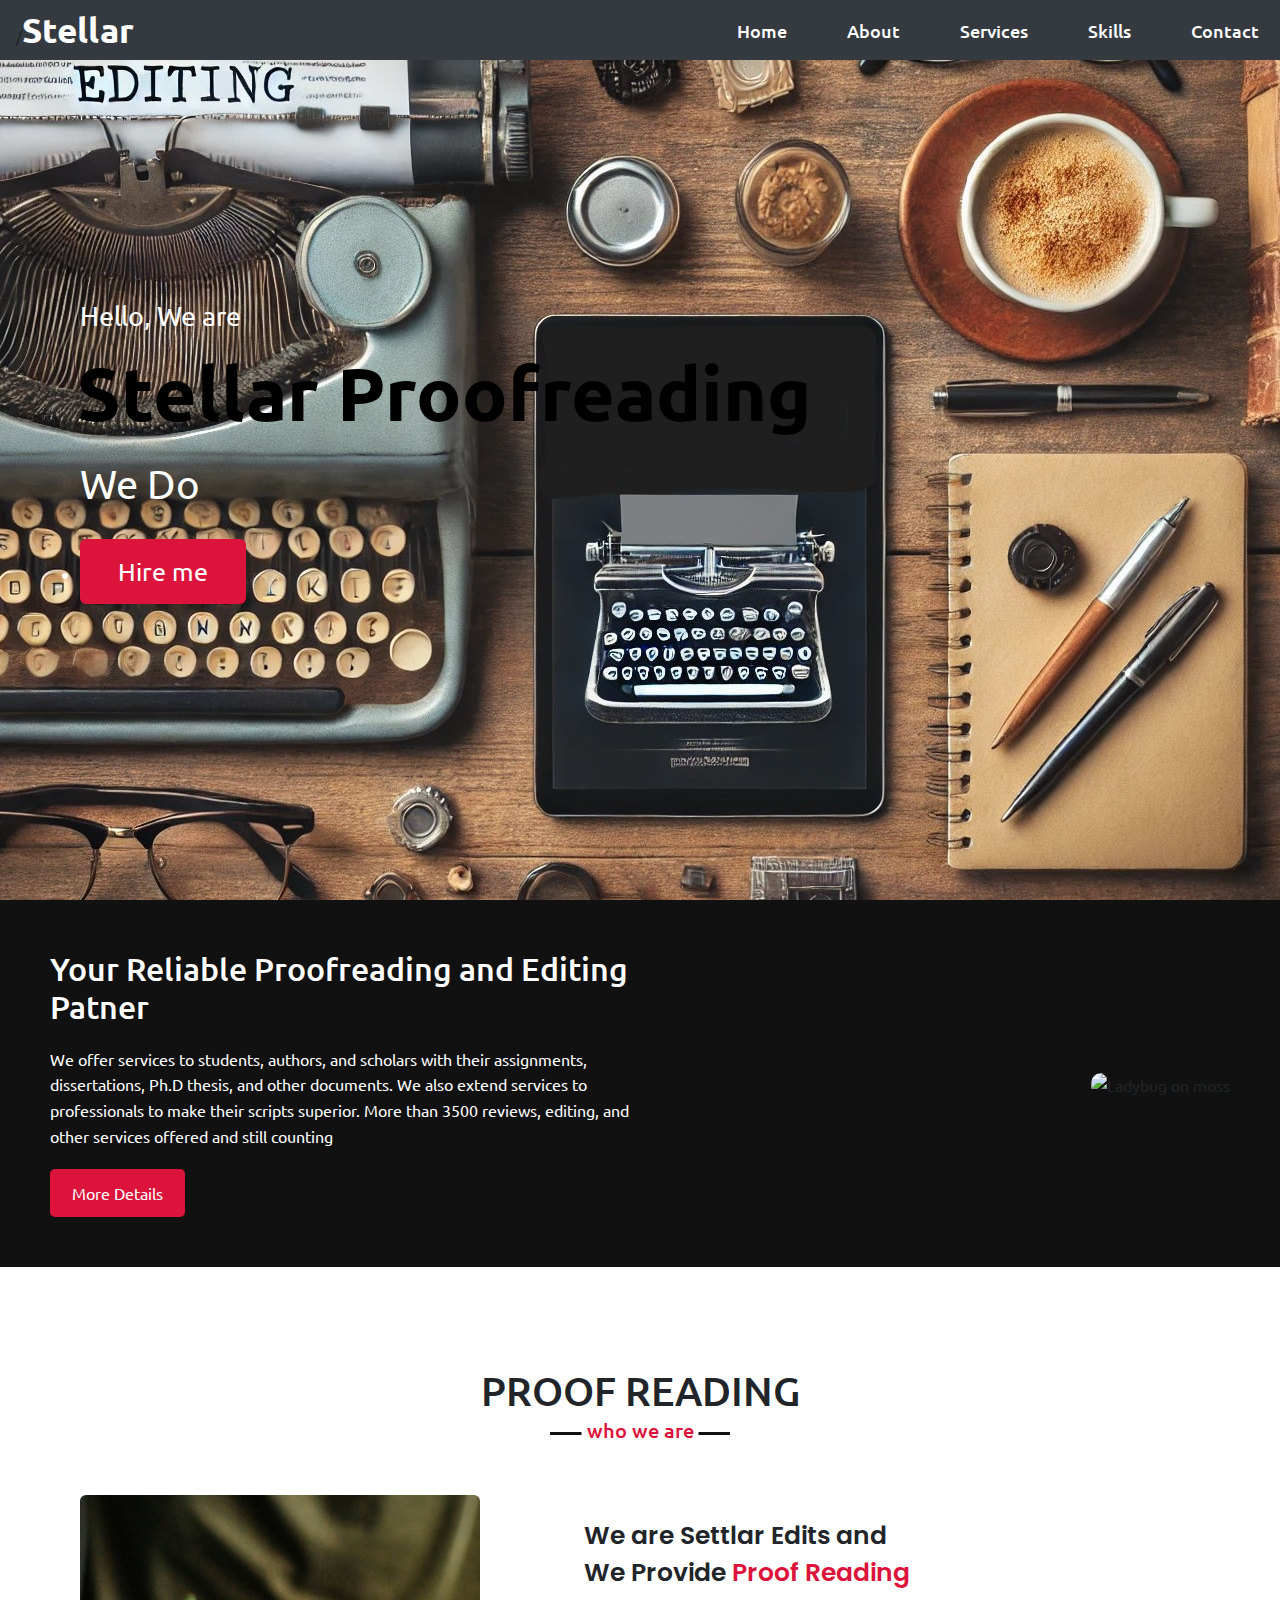
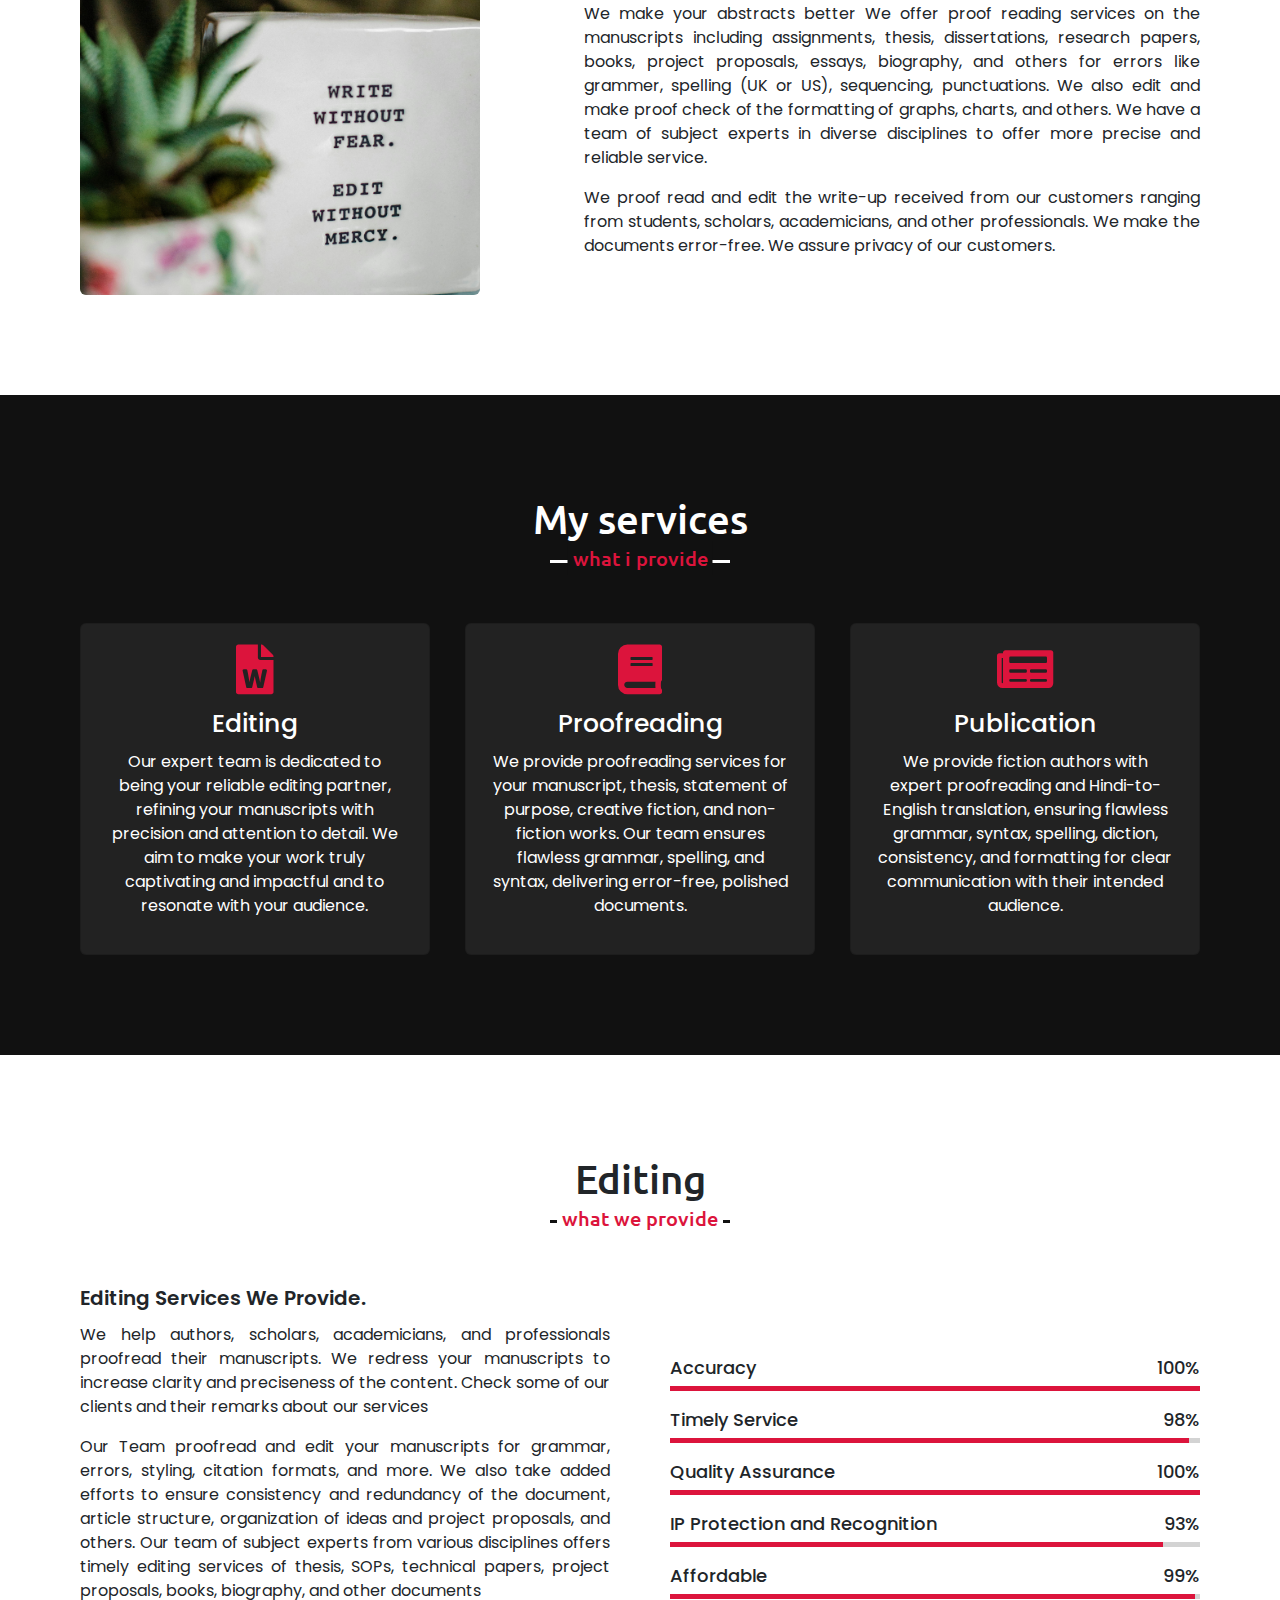
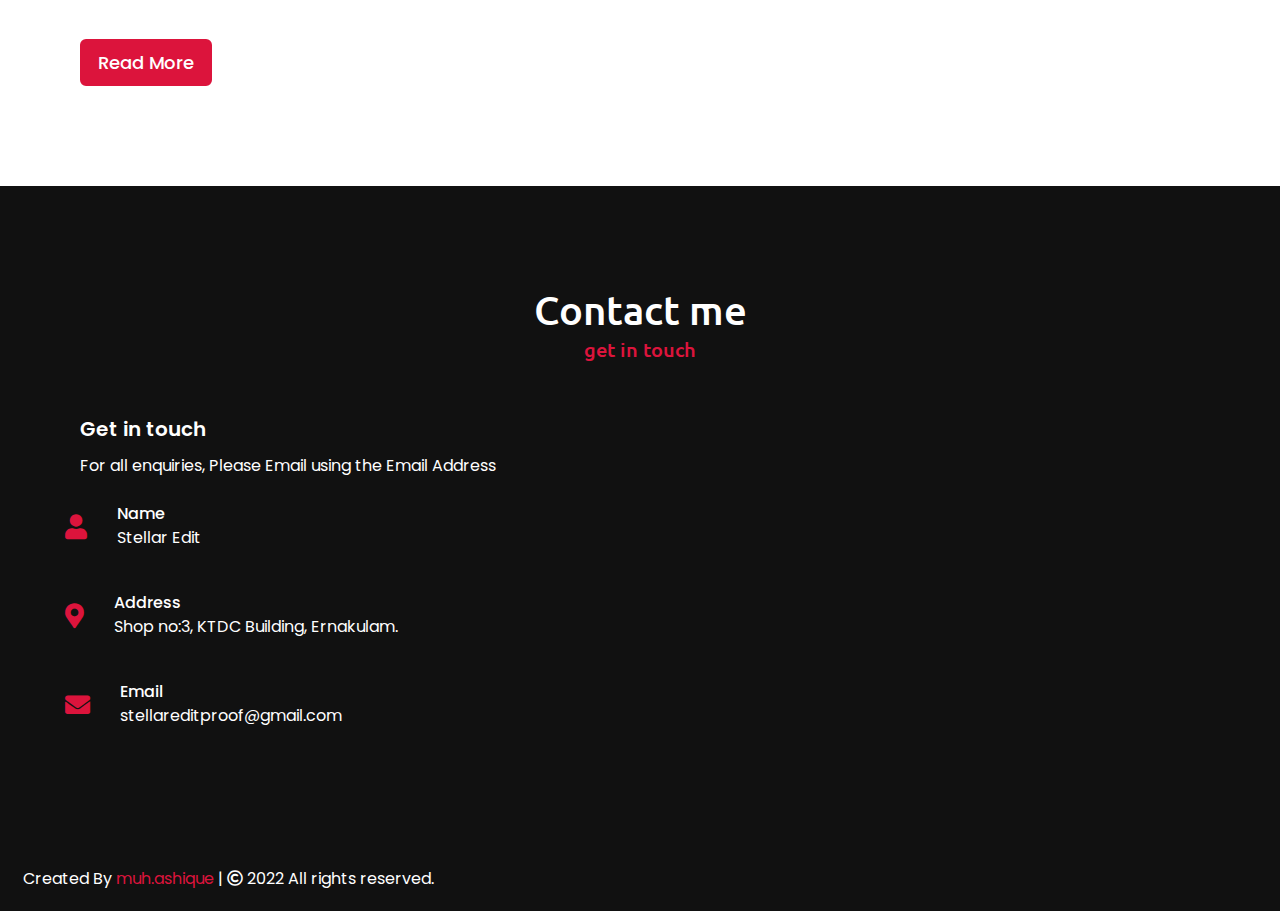
==== index.html @ be20e4af "Update index.html" ====
<!DOCTYPE html>
<html lang="en">
<head>
    <meta charset="UTF-8">
    <meta http-equiv="X-UA-Compatible" content="IE=edge">
    <meta name="viewport" content="width=device-width, initial-scale=1.0">
    <title>Stellar Edits</title>
    <link rel="stylesheet" href="style.css">
    <link rel="stylesheet" href="https://cdn.jsdelivr.net/npm/bootstrap@4.0.0/dist/css/bootstrap.min.css" integrity="sha384-Gn5384xqQ1aoWXA+058RXPxPg6fy4IWvTNh0E263XmFcJlSAwiGgFAW/dAiS6JXm" crossorigin="anonymous">
    <link href="https://use.fontawesome.com/releases/v5.0.1/css/all.css" rel="stylesheet">
    <script src="https://ajax.googleapis.com/ajax/libs/jquery/3.1.1/jquery.min.js"></script>
    <script src="https://cdnjs.cloudflare.com/ajax/libs/typed.js/2.0.11/typed.min.js"></script>
    <script src="https://cdnjs.cloudflare.com/ajax/libs/waypoints/4.0.1/jquery.waypoints.min.js"></script>
    <meta charset="UTF-8">
  <title>Proofreading Section</title>
  <style>
    body {
      margin: 0;
      font-family: 'Ubuntu', sans-serif;
    }

    .section {
      display: flex;
      justify-content: space-between;
      align-items: center;
      padding: 50px;
      background-color: #111;
    }

    .content {
      max-width: 50%;
      color: #ffffff;
    }

    .content h1 {
      font-size: 2em;
      margin-bottom: 20px;
      color: #ffffff;
    }

    .content p {
      font-size: 1em;
      line-height: 1.6;
      margin-bottom: 20px;
    }

    .content button {
      padding: 10px 20px;
      font-size: 1em;
      color: #fff;
      background-color: crimson;
      border: none;
      border-radius: 5px;
      cursor: pointer;
      border: 2px solid crimson;
    }

    .content button:hover {
        color: crimson;
    background: none;
    transition: all 0.3s ease;
}

    .image {
      max-width: 40%;
    }

    .image img {
      width: 100%;
      border-radius: 10px;
    }
  </style>
    
</head>
<body>
    <div class="scroll-up-btn">
        <i class="fas fa-angle-up"></i>
    </div>
    <nav class="navbar navbar-expand-lg fixed-top navbar-scroll bg-dark" >
        <div class="logo">/<a href="index.html"style="text-decoration:none;">Stel<!--<span>-->lar</span></a></div>
        <button class="navbar-dark  navbar-toggler" type="button" data-toggle="collapse" data-target="#navbarSupportedContent" aria-controls="navbarSupportedContent" aria-expanded="false" aria-label="Toggle navigation">
            <span class="navbar-toggler-icon"></span>
          </button>
      
        <div class="collapse navbar-collapse" id="navbarSupportedContent">
          <ul class="navbar-nav ml-auto bg-dark">
            <li class="nav-item active">
                <a href="#home"style="text-decoration:none; color: white;">Home</a>
            </li>
            <li class="nav-item">
                <a href="#about"style="text-decoration:none; color: white;">About</a>
            </li>
            <li class="nav-item">
                <a href="#services"style="text-decoration:none; color: white;">Services</a>
              </li>
              <li class="nav-item">
                <a href="#skills"style="text-decoration:none; color: white;">Skills</a>
              </li>
              <li class="nav-item">
                <a href="#contact"style="text-decoration:none; color: white;">Contact</a>
              </li>
            
          </ul>
        </div>
      </nav>
    <!-- home section start -->
    <section class="home" id="home">
        <div class="max-width">
            <div class="home-content">
                <div class="text-1">Hello, We are</div>
                <div class="text-2">Stellar Proofreading</div>
                <div class="text-3">We Do <span class="typing"></span></div>
                <li><a href="#contact"style="text-decoration:none;">Hire me</a></li>
            </div>
        </div>
    </section>

    <section class="section">
        <div class="content">
          <h1>Your Reliable Proofreading and Editing Patner</h1>
          <p>We offer services to students, authors, and scholars with their assignments, dissertations, Ph.D thesis, and other documents. We also extend services to professionals to make their scripts superior.  
            More than 3500 reviews, editing, and other services offered and still counting
            </p>
          <button><a href="section1.html"style="text-decoration:none; color: white;">More Details</a></button>
        </div>
        <div class="image">
          <img src="caucasian-woman-writing-letter.jpg" alt="Ladybug on moss">
        </div>
      </section>

    <!--about section start -->
    <section class="about" id="about">
        <div class="max-width">
            <h2 class="title">PROOF READING</h2>
            <div class="about-content">
                <div class="column left">
                    <img src="download.jpg" alt="">
                </div>
                <div class="column right">
                    <div class="text">We are Settlar Edits and<br> We Provide <span>Proof Reading</span></div>
                    <p>We make your abstracts better
                        We offer proof reading services on the manuscripts including assignments, thesis, dissertations, research papers, books, project proposals, essays, biography, and others for errors like grammer, spelling (UK or US), sequencing, punctuations. We also edit and make proof check of the formatting of graphs, charts, and others. We have a team of subject experts in diverse disciplines to offer more precise and reliable service.</p>
                        <p>We proof read and edit the write-up received from our customers ranging from students, scholars, academicians, and other professionals. We make the documents error-free. We assure privacy of our customers. </p>
                    <!--<a href="#"style="text-decoration:none;">Download CV</a>-->
                </div>
            </div>
        </div>
    </section>
    <!--services section start -->
    <section class="services" id="services">
        <div class="max-width">
            <h2 class="title">My services</h2>
            <div class="serv-content">
                <div class="card">
                    <div class="box">
                        <i class="fas fa-file-word"></i>
                        <div class="text">Editing</div>
                        <p>Our expert team is dedicated to being your reliable editing partner, refining your manuscripts with precision and attention to detail. We aim to make your work truly captivating and impactful and to resonate with your audience.</p>
                    </div>
                </div>
                <div class="card">
                    <div class="box">
                        <i class="fas fa-book"></i>
                        <div class="text">Proofreading</div>
                        <p>We provide proofreading services for your manuscript, thesis, statement of purpose, creative fiction, and non-fiction works. Our team ensures flawless grammar, spelling, and syntax, delivering error-free, polished documents.</p>
                    </div>
                </div>
                <div class="card">
                    <div class="box">
                        <i class="fas fa-newspaper"></i>
                        <div class="text">Publication</div>
                        <p>We provide fiction authors with expert proofreading and Hindi-to-English translation, ensuring flawless grammar, syntax, spelling, diction, consistency, and formatting for clear communication with their intended audience. </p>
                    </div>
                </div>


            </div>
        </div>
    </section>
    

    <!--Skills Section start-->
    <section class="skills" id="skills">
        <div class="max-width">
            <h2 class="title">Editing</h2>
            <div class="skills-content">
                <div class="column left">
                    <div class="text">Editing Services We Provide.</div>
                    <p>We help authors, scholars, academicians, and professionals proofread their manuscripts. We redress your manuscripts
                         to increase clarity and preciseness of the content. Check some of our clients and their remarks about our services</p>
                    <p>Our Team proofread and edit your manuscripts for grammar, errors, styling, citation formats, and more. We also take added efforts
                         to ensure consistency and redundancy of the document, article structure, organization of ideas and project proposals, and others. 
                         Our team of subject experts from various disciplines offers timely editing services of thesis, SOPs, technical papers, project 
                         proposals, books, biography, and other documents</p>
                    <a href="section2.html"style="text-decoration:none;">Read More</a>
                </div>
                <div class="column right">
                    <div class="bars">
                        <div class="info">
                            <span>Accuracy</span>
                            <span>100%</span>
                        </div>
                        <div class="line html"></div>
                    </div>
                    <div class="bars">
                        <div class="info">
                            <span>Timely Service</span>
                            <span>98%</span>
                        </div>
                        <div class="line css"></div>
                    </div>
                    <div class="bars">
                        <div class="info">
                            <span>Quality Assurance</span>
                            <span>100%</span>
                        </div>
                        <div class="line js"></div>
                    </div>
                    <div class="bars">
                        <div class="info">
                            <span>IP Protection and Recognition</span>
                            <span>93%</span>
                        </div>
                        <div class="line bootstrap"></div>
                    </div>
                    <div class="bars">
                        <div class="info">
                            <span>Affordable</span>
                            <span>99%</span>
                        </div>
                        <div class="line c"></div>
                    </div>
                </div>
            </div>
        </div>
    </section>


    <!--contact section start-->
    <section class="contact" id="contact" >
        <div class="max-width">
            <h2 class="title">Contact me</h2>
            <div class="contact-content">
            <div class="column left">
                <div class="text">Get in touch</div>
                    <p>For all enquiries, Please Email using the Email Address</p>
                    <div class="icons">
                        <div class="row">
                            <i class="fas fa-user"></i>
                            <div class="info">
                                <div class="head">Name</div>
                                <div class="sub-title">Stellar Edit</div>
                            </div>
                        </div><br>
                        <div class="row">
                            <i class="fas fa-map-marker-alt"></i>
                            <div class="info">
                                <div class="head">Address</div>
                                <div class="sub-title">Shop no:3, KTDC Building, Ernakulam.</div>
                            </div>
                        </div><br>
                        <div class="row">
                            <i class="fas fa-envelope"></i>
                            <div class="info">
                                <div class="head">Email</div>
                                <div class="sub-title">stellareditproof@gmail.com</div>
                            </div>
                        </div>
                    </div>
                </div>
                <!--<div class="column right">
                    <div class="text">Message me</div>
                    <form action="#">
                        <div class="fields">
                            <div class="field name">
                                <input type="text" placeholder="Name" required>
                            </div>
                            <div class="field email">
                                <input type="email" placeholder="Email" required>
                            </div>
                        </div>
                        <div class="field">
                            <input type="text" placeholder="Subject" required>
                        </div>
                        <div class="field textarea">
                            <textarea cols="30" rows="10" placeholder="Describe project..." required></textarea>
                        </div>
                        <div class="button">
                            <button type="submit">Send Message</button>
                        </div>
                    </form>
                </div> -->
            </div>
        </div>
    </section>

    <!--footer section start-->
    <footer >
        <span>Created By <a href="https://www.instagram.com/muh.ashique/">muh.ashique</a> | <span class="far fa-copyright"></span> 2022 All rights reserved.</span>
    </footer>


    <script src="script.js"></script>
    <script src="https://code.jquery.com/jquery-3.2.1.slim.min.js" integrity="sha384-KJ3o2DKtIkvYIK3UENzmM7KCkRr/rE9/Qpg6aAZGJwFDMVNA/GpGFF93hXpG5KkN" crossorigin="anonymous"></script>
<script src="https://cdn.jsdelivr.net/npm/popper.js@1.12.9/dist/umd/popper.min.js" integrity="sha384-ApNbgh9B+Y1QKtv3Rn7W3mgPxhU9K/ScQsAP7hUibX39j7fakFPskvXusvfa0b4Q" crossorigin="anonymous"></script>
<script src="https://cdn.jsdelivr.net/npm/bootstrap@4.0.0/dist/js/bootstrap.min.js" integrity="sha384-JZR6Spejh4U02d8jOt6vLEHfe/JQGiRRSQQxSfFWpi1MquVdAyjUar5+76PVCmYl" crossorigin="anonymous"></script>


</body>
</html>
---- style.css ----
@import url('https://fonts.googleapis.com/css2?family=Poppins:wght@400;500;600;700&family=Ubuntu:wght@400;500;700&display=swap');
*{
    margin: 0;
    padding: 0;
    box-sizing: border-box;
    text-decoration: none;
}
html{
    scroll-behavior: smooth;
}
.max-width{
    max-width: 1300px;
    padding: 0 80px;
    margin: auto;
}
 /*navbar styling*/
 .navbar-nav > li{
    padding-left:5px;
    padding-right: 5px;
    color: #fff;
    font-size: 18px;
    font-weight: 500;
    margin-left: 25px;
    transition: color 0.3s ease;
    text-decoration: none;
    list-style: none;
    display: inline-block;
    
  }
.navbar-nav > li a{
    color: #black;
    font-size: 18px;
    font-weight: 500;
    margin-left: 25px;
    transition: color 0.3s ease;
}


.navbar-toggler{
    background: rgb(0, 0, 0);
    color: #ffffff;
}
 .navbar{
    position: fixed;
    width: 100%;
    z-index: 999;
    padding: 15px 0;
    font-family: 'Ubuntu', sans-serif;
    transition: all 0.3s ease;
    height: 60px;
 }
.navbar.sticky{
    padding: 15px 0;
    background: #990000;
}
 .navbar .max-width{
    display: flex;
    align-items: center;
    justify-content: space-between;
 }
 .navbar .logo a{
    color: #fff;
    font-size: 35px;
    font-weight: 600;
 }
.navbar.sticky .logo a span{
    color: #fff;
    transition: all 0.3s ease;
}
 .navbar .menu li{
    list-style: none;
    display: inline-block;
 }
 .navbar .logo a span{
    color: #990000 ;
 }
 .navbar .menu li a{
    color: #fff;
    font-size: 18px;
    font-weight: 500;
    margin-left: 25px;
    transition: color 0.3s ease;
 }

 .navbar .menu li a:hover{
    color: #990000 ;
 }
 .navbar.sticky .menu li a:hover{
    color: #fff;
    
}
 /* menu btn styling*/
 .menu-btn{
    color: #fff;
    font-size: 23px;
    cursor: pointer;
    display: none;
 } 
.scroll-up-btn{
    position: fixed;
    height: 45px;
    width: 42px;
    background: crimson;
    right: 30px;
    bottom: 10px;
    text-align: center;
    line-height: 45px;
    color: #fff;
    z-index: 9999;
    font-size: 30px;
    border-radius: 6px;
    cursor: pointer;
    opacity: 0;
    pointer-events: none;
    transition: all 0.3s ease;
}
.scroll-up-btn.show{
    bottom: 30px;
    opacity: 1;
    pointer-events: auto;
}

 /* home section styling */
.home{
    display: flex;
    background: black url("DALL·E-2025-01-20-23.40.jpg") no-repeat center;
    height: 100vh;
    color: #fff;
    min-height: 500px;
    font-family: 'Ubuntu', sans-serif;
}

.home .max-width{
    margin: auto 0 auto 10px;

}

.home .home-content .text-1{
    font-size: 27px;
    color: #ffffff;

}
.home .home-content .text-2{
    font-size: 75px;
    font-weight: 600;
    margin-left: -3px;
    color: #000000;
}
.home .home-content .text-3{
    font-size: 40px;
    margin: 5px 0;
    color: #ffffff;
    
}
.home .home-content .text-3 span{
    color: #000000;
    font-weight: 500;
}
.home .home-content a{
    display: inline-block;
    background: crimson;
    color: #fff;
    font-size: 25px;
    padding: 12px 36px;
    margin-top: 20px;
    border-radius: 6px;
    border: 2px solid crimson;
    transition: all 0.3s ease;
}
.home .home-content a:hover{
    color: crimson;
    background: none;
}
/* all similar content styling code */
section{
    padding: 100px 0;
}
.about, .services, .skills, .teams,.contact, footer{
    font-family: 'Poppins', sans-serif;
}
.about .about-content,
.services .serv-content,
.skills .skills-content,
.contact .contact-content{
    display: flex;
    flex-wrap: wrap;
    align-items: center;
    justify-content: space-between;
}
section .title{
    position: relative;
    text-align: center;
    font-size: 40px;
    font-weight: 500;
    margin-bottom: 60px;
    padding-bottom: 20px;
    font-family: 'Ubuntu', sans-serif;
} 
section .title::before{
    content: "";
    position: absolute;
    bottom: 0px;
    left: 50%;
    width: 180px;
    height: 3px;
    background: #111;
    transform: translateX(-50%);
}
section .title::after{
    position: absolute;
    bottom: -12px;
    left: 50%;
    font-size: 20px;
    color: crimson;
    padding: 5px;
    background: #fff;
    transform: translateX(-50%);
}
/* about section styling */
.about .title::after{
    content: "who we are";
}
.about .about-content.left{
    width: 45%;
}
.about .about-content .left img{
    height: 400px;
    width: 400px;
    object-fit: cover;
    border-radius: 6px;

}
.about .about-content .right{
    width: 55%;
}
.about .about-content .right .text{
    font-size: 25px;
    font-weight: 600;
    margin-bottom: 10px;
}
.about .about-content .right .text span{
    color: crimson;

}
.about .about-content .right p{
    text-align: justify;
}
.about .about-content .right a{
    display: inline-block;
    background: crimson;
    color: #fff;
    font-size: 20px;
    font-weight: 500;
    padding: 10px 30px;
    margin-top: 20px;
    border-radius: 6px;
    border: 2px solid crimson;
    transition: all 0.3s ease;
}
.about .about-content .right a:hover{
    color: crimson;
    background: none;

}

/* services section styling */
.services, .contact{
    color: #fff;
    background: #111;
}
.services .title::before{
    background: #fff;
}
.services .title::after{
    background: #111;
    content: "what i provide";
}
.services .serv-content .card{
    width: calc(33% - 20px);
    background: #222;
    text-align: center;
    border-radius: 6px;
    padding: 20px 25px;
    cursor: pointer;
    transition: all 0.3s ease;
}
.services .serv-content .card:hover{
    background: crimson;
}
.services .serv-content .card .box{
    transition: all 0.3s ease;
}
.services .serv-content .card:hover .box{
    transform: scale(1.05);
}
.services .serv-content .card i{
    font-size: 50px;
    color: crimson;
    transition: color 0.3s ease;
}
.services .serv-content .card:hover i{
    color: #fff;
}
.services .serv-content .card .text{
    font-size: 25px;
    font-weight: 500;
    margin: 10px 0 7px 0;
}
/* Skills section styling */

.skills .title:after{
    content: "what we provide";
}
.skills .skills-content .column{
    width: calc(50% - 30px);
}
.skills .skills-content .left .text{
    font-size: 20px;
    font-weight: 600;
    margin-bottom: 10px;

}
.skills .skills-content .left p{
    text-align: justify;
}
.skills .skills-content .left a{
    display: inline-block;
    background: crimson;
    color: #fff;
    font-size: 18px;
    font-weight: 500;
    padding: 8px 16px;
    margin-top: 20px;
    border-radius: 6px;
    border: 2px solid crimson;
    transition: all 0.3s ease;
}
.skills .skills-content .left a:hover{
    color: crimson;
    background: none;
    transition: all 0.3s ease;
}
.skills .skills-content .right .bars{
    margin-bottom: 15px;
}
.skills .skills-content .right .info{
    display: flex;
    margin-bottom: 5px;
    align-items: center;
    justify-content: space-between;
}
.skills .skills-content .right span{
    font-weight: 500;
    font-size: 18px;

}
.skills .skills-content .right .line{
    height: 5px;
    width: 100%;
    background: lightgray;
    position: relative;
}
.skills .skills-content .right .line::before{
    content: "";
    position: absolute;
    height: 100%;
    left: 0;
    top: 0;
    background: crimson;
}
.skills-content .right .html::before{
    width: 100%;
}
.skills-content .right .css::before{
    width: 98%;
}
.skills-content .right .js::before{
    width: 100%;
}
.skills-content .right .bootstrap::before{
    width: 93%;
}
.skills-content .right .c::before{
    width: 99%;
}

 /* contact section styling */
 .contact{
    background: #111;
 }
 .contact .title::after{
    background: #111;
    content: "get in touch";
 }
 .contact .contact-content .column{
    width: calc(50% - 30px);
} 
.contact .contact-content .text{
    font-size: 20px;
    font-weight: 600;
    margin-bottom: 10px;
}
.contact .contact-content .text{
    font-size: 20px;
    font-weight: 600;
    margin-bottom: 10px;
}
 .contact .contact-content .left p{
    text-align: justify;
 }
 .contact .contact-content .left .icons{
    margin: 10px 0;
 }
 .contact .contact-content .row{
    display: flex;
    height: 65px;
    align-items: center;
 }
 .contact .contact-content .row .info{
    margin-left: 30px;
 }
 .contact .contact-content .row  i{
    font-size: 25px;
    color: crimson;

 }
 .contact .contact-content .row .info .head{
    font-weight: 500;
 }
 .contact .contact-content .row .info .sub-title{
    color: #fff;
 }
 .contact .right form .fields{
    display: flex;
 }
.contact .right form .field,
.contact .right form .fields .field{
    height: 45px;
    width: 100%;
    margin-bottom: 15px;
}
.contact .right form .textarea{
    height: 80px;
    width: 100%;
}
.contact .right form .name{
    margin-right: 10px;
}
.contact .right form .email{
    margin-left: 10px;
}
.contact .right form .field input,
.contact .right form .textarea textarea{
    height: 100%;
    width: 100%;
    border: 1px solid lightblue;
    border-radius: 6px;
    outline: none;
    padding: 0 15px;
    font-size: 17px;
    font-family: 'Poppins', sans-serif;
    border-bottom: 10px;
}
.contact .right form .textarea textarea{
    padding-top: 10px;
    resize: none;
}
.contact .right form .button{
    height: 47px;
    width: 170px;
}
.contact .right form .button button{
    width: 100%;
    height: 100%;
    border: 2px solid crimson;
    background: crimson;
    color: #fff;
    font-size: 20px;
    font-weight: 500;
    border-radius: 6px;
    cursor: pointer;
    transition: all 0.3s ease;
}
.contact .right form .button button:hover{
    color: crimson;
    background: none;
    
}

/* footer styling start */
footer{
    background: #111;
    padding: 20px 23px;
    color: #fff;   
}
footer span a{
    color: crimson;
    text-decoration: none;
}
footer span a:hover{
    text-decoration: underline;
}







































/* responsive media query start */
@media (max-width: 1300px) {
    .home .max-width{
        margin-left: 0px;
    }
}
@media (max-width: 1104px) {
    .about .about-content .left img{
        height: 350px;
        width: 350px;
    }
}
@media (max-width: 991px) {
    .max-width{
        padding: 0 50px;
    }   
}

@media (max-width: 947px){
    .menu-btn{
        display: block;
        z-index: 999;
     } 
     .menu-btn i.active:before{
        content: "\f00d";

     }
    .navbar.menu{
        position: fixed;
        height: 100vh;
        width: 100%;
        left: -100%;
        top: 0;
        background: #111;
        text-align: center;
        padding-top: 80px;
        transition: all 0.3s ease;
    }
    .navbar.menu.active{
        left: 0;
    }
    .navbar .menu li{
        display: block;
    }
    .navbar.menu li a{
        display: inline-block;
        margin: 20px 0;
        font-size: 25px;
    }
    .max-width{
        max-width: 800px;
    }
    .about .about-content .column{
        width: 100%;
    }
    .about .about-content .left{
        display: flex;
        justify-content: center;
        margin: 0 auto 60px;
    }
    .about .about-content .right{
        flex: 100%;
    }
    .services .serv-content .card{
        width: calc(50% - 10px);
        margin-bottom: 20px;
    }
    .skills .skills-content .column,
    .contact .contact-content .column{
        width: 100%;
        margin-bottom: 35px;
    }
}
@media (max-width: 690px) {
    .max-width{
        padding: 0 23px;

    }

    .home .home-content .text-2{
        font-size: 70px;
    }
    .home .home-content .text-3{
        font-size: 35px;
    }
    .home .home-content a{
        font-size: 20px;
        padding: 9px 25px;
    }
    .services .serv-content .card{
        width: 100%;
    }
}

@media (max-width: 500px) {
    .home .home-content .text-2{
        font-size: 50px;
    }
    .home .home-content .text-3{
        font-size: 27px;
    }

}
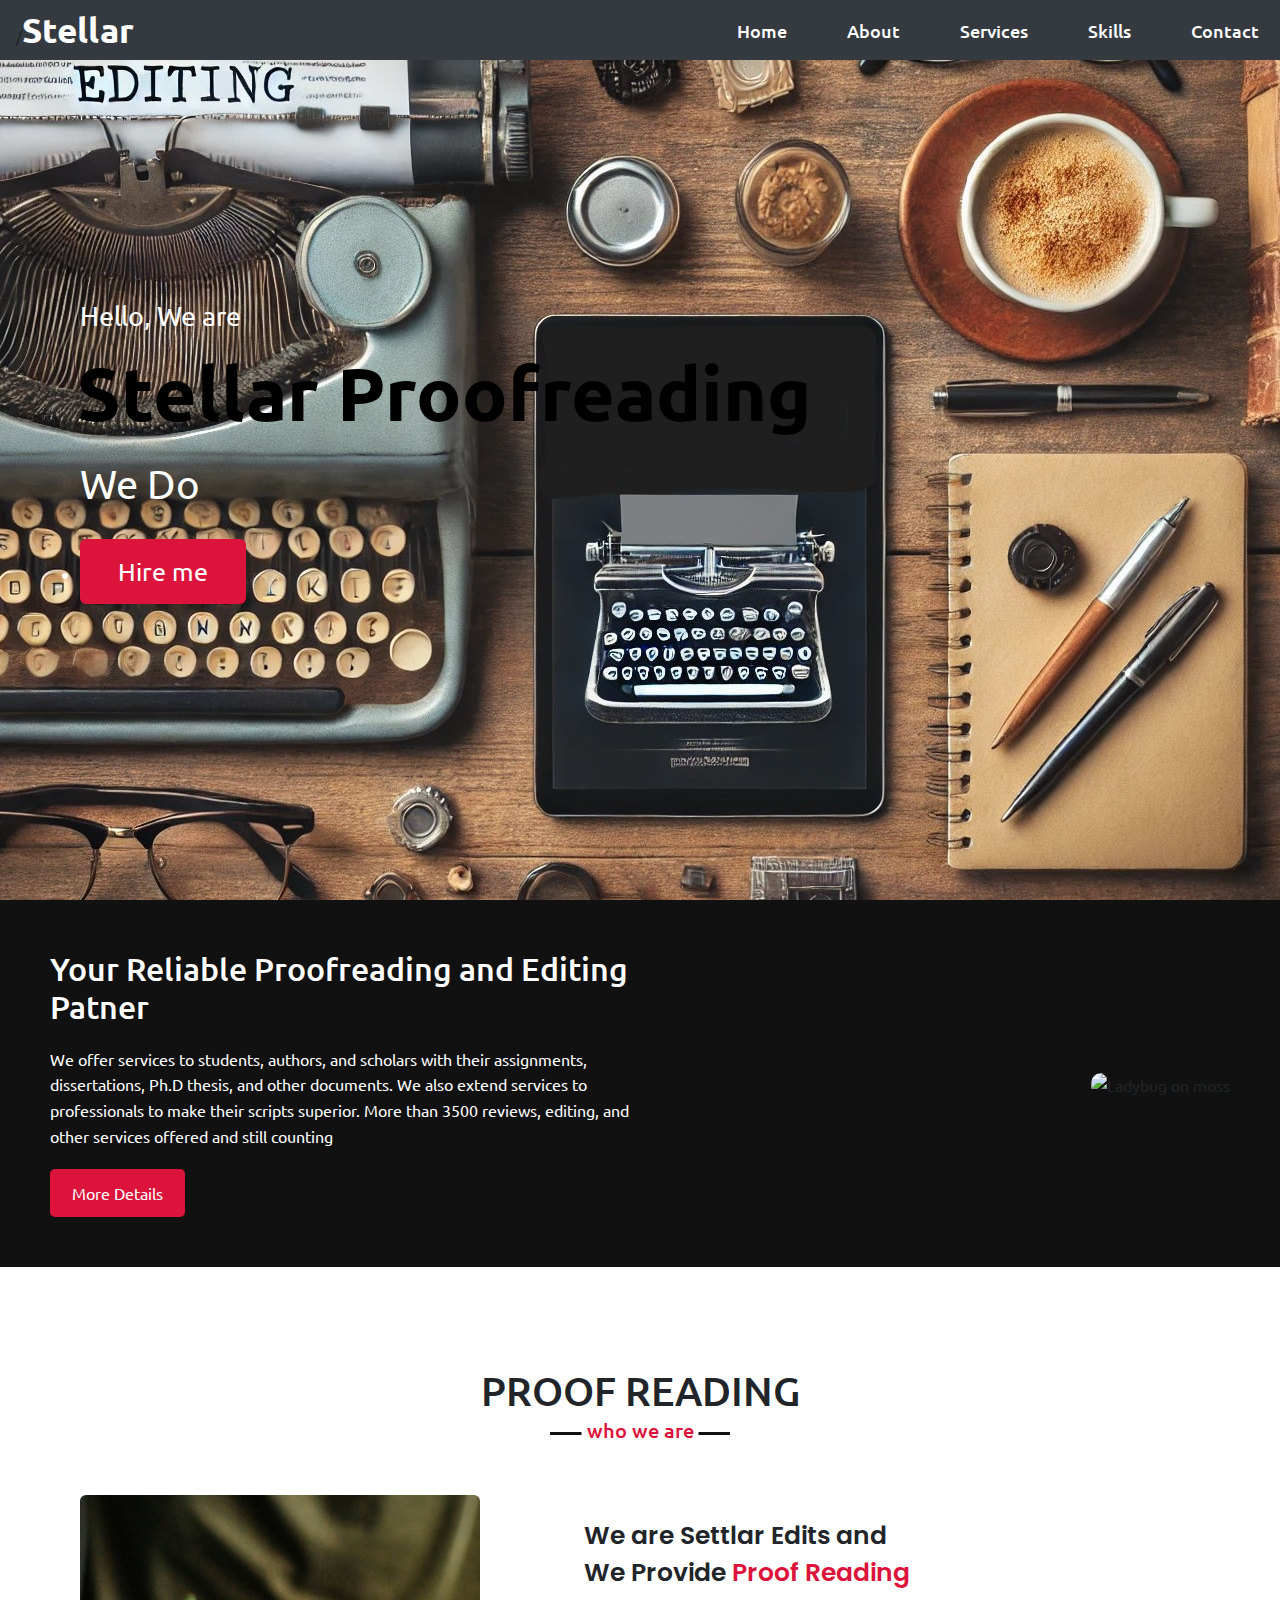
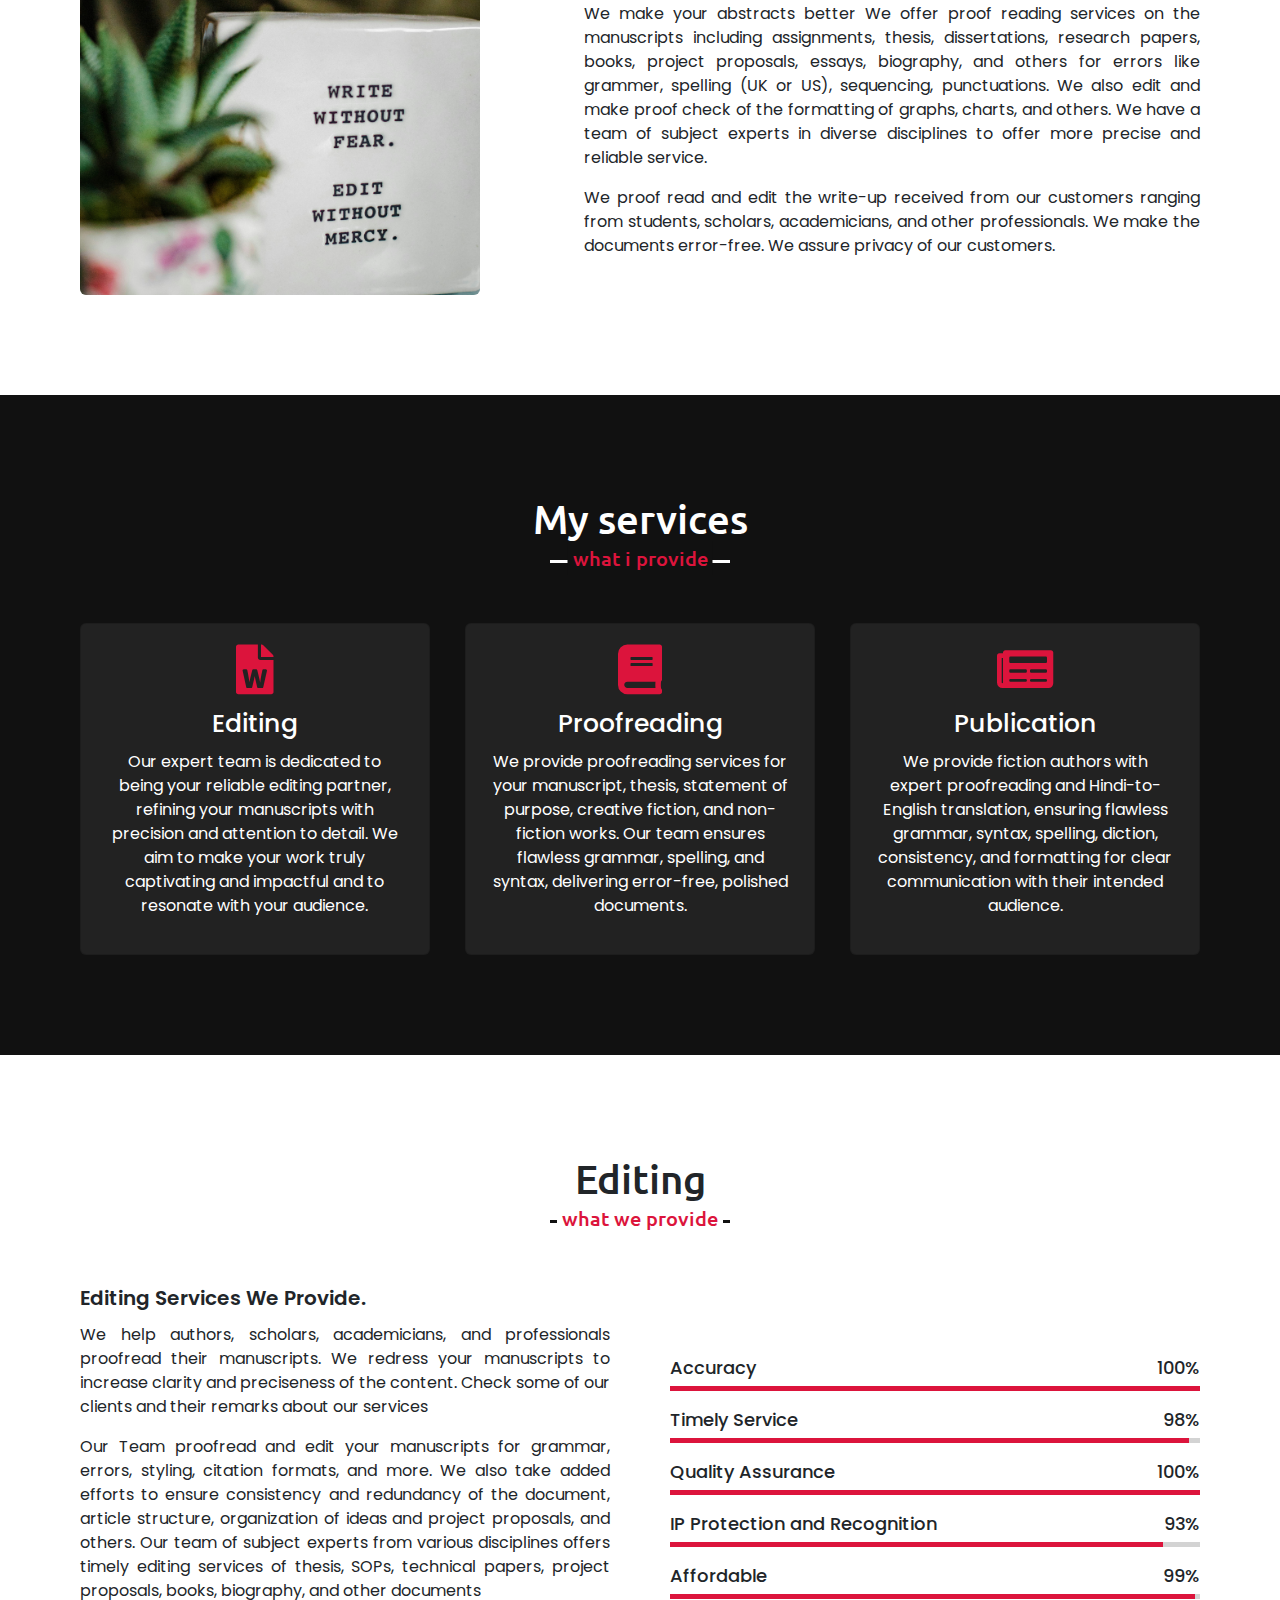
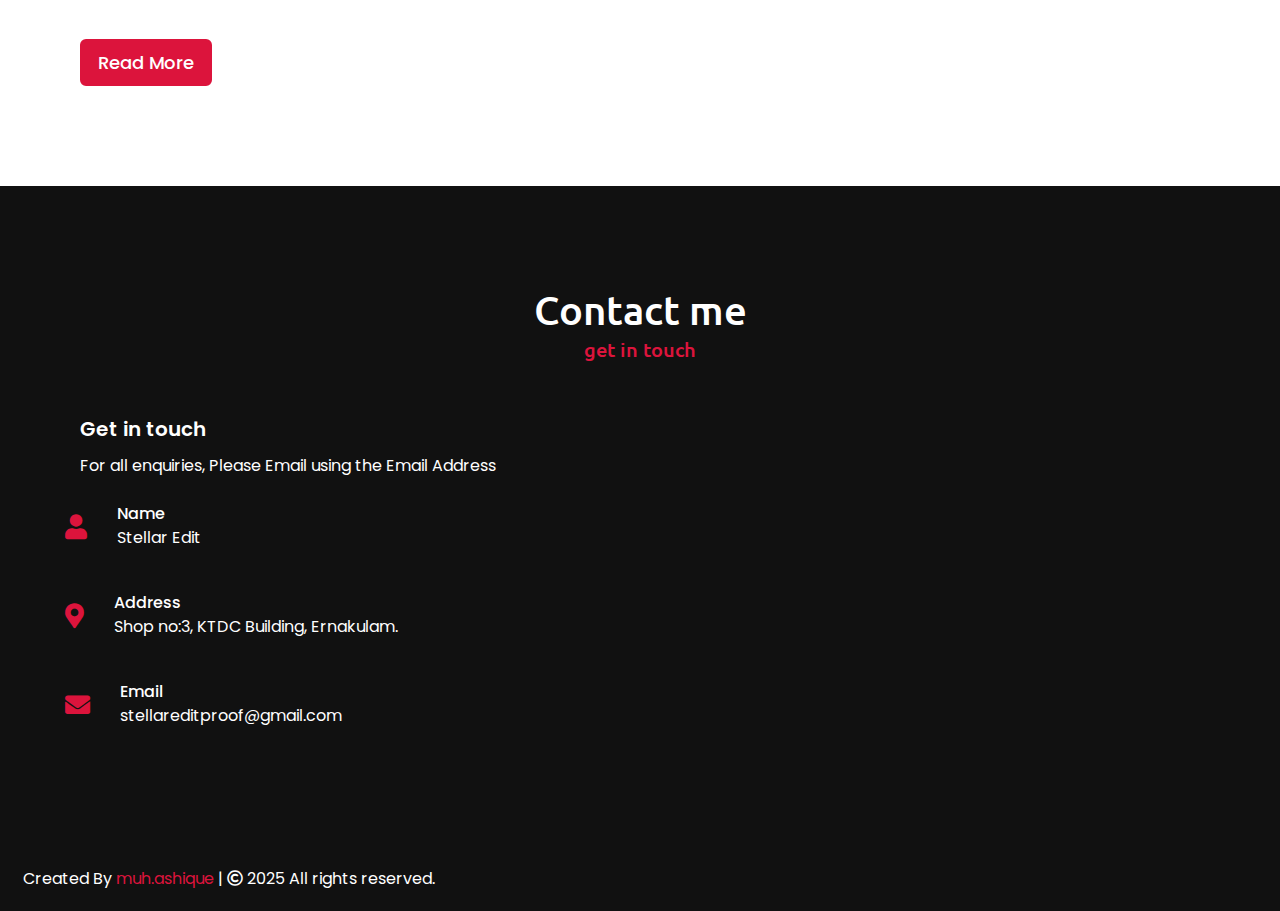
==== commit fc25f35a: "Update index.html" ====
--- a/index.html
+++ b/index.html
@@ -296,7 +296,7 @@
 
     <!--footer section start-->
     <footer >
-        <span>Created By <a href="https://www.instagram.com/muh.ashique/">muh.ashique</a> | <span class="far fa-copyright"></span> 2022 All rights reserved.</span>
+        <span>Created By <a href="https://mail.google.com/mail/?view=cm&fs=1&to=muhammedashique@gmail.com" target="_blank">muh.ashique</a> | <span class="far fa-copyright"></span> 2025 All rights reserved.</span>
     </footer>
 
 
